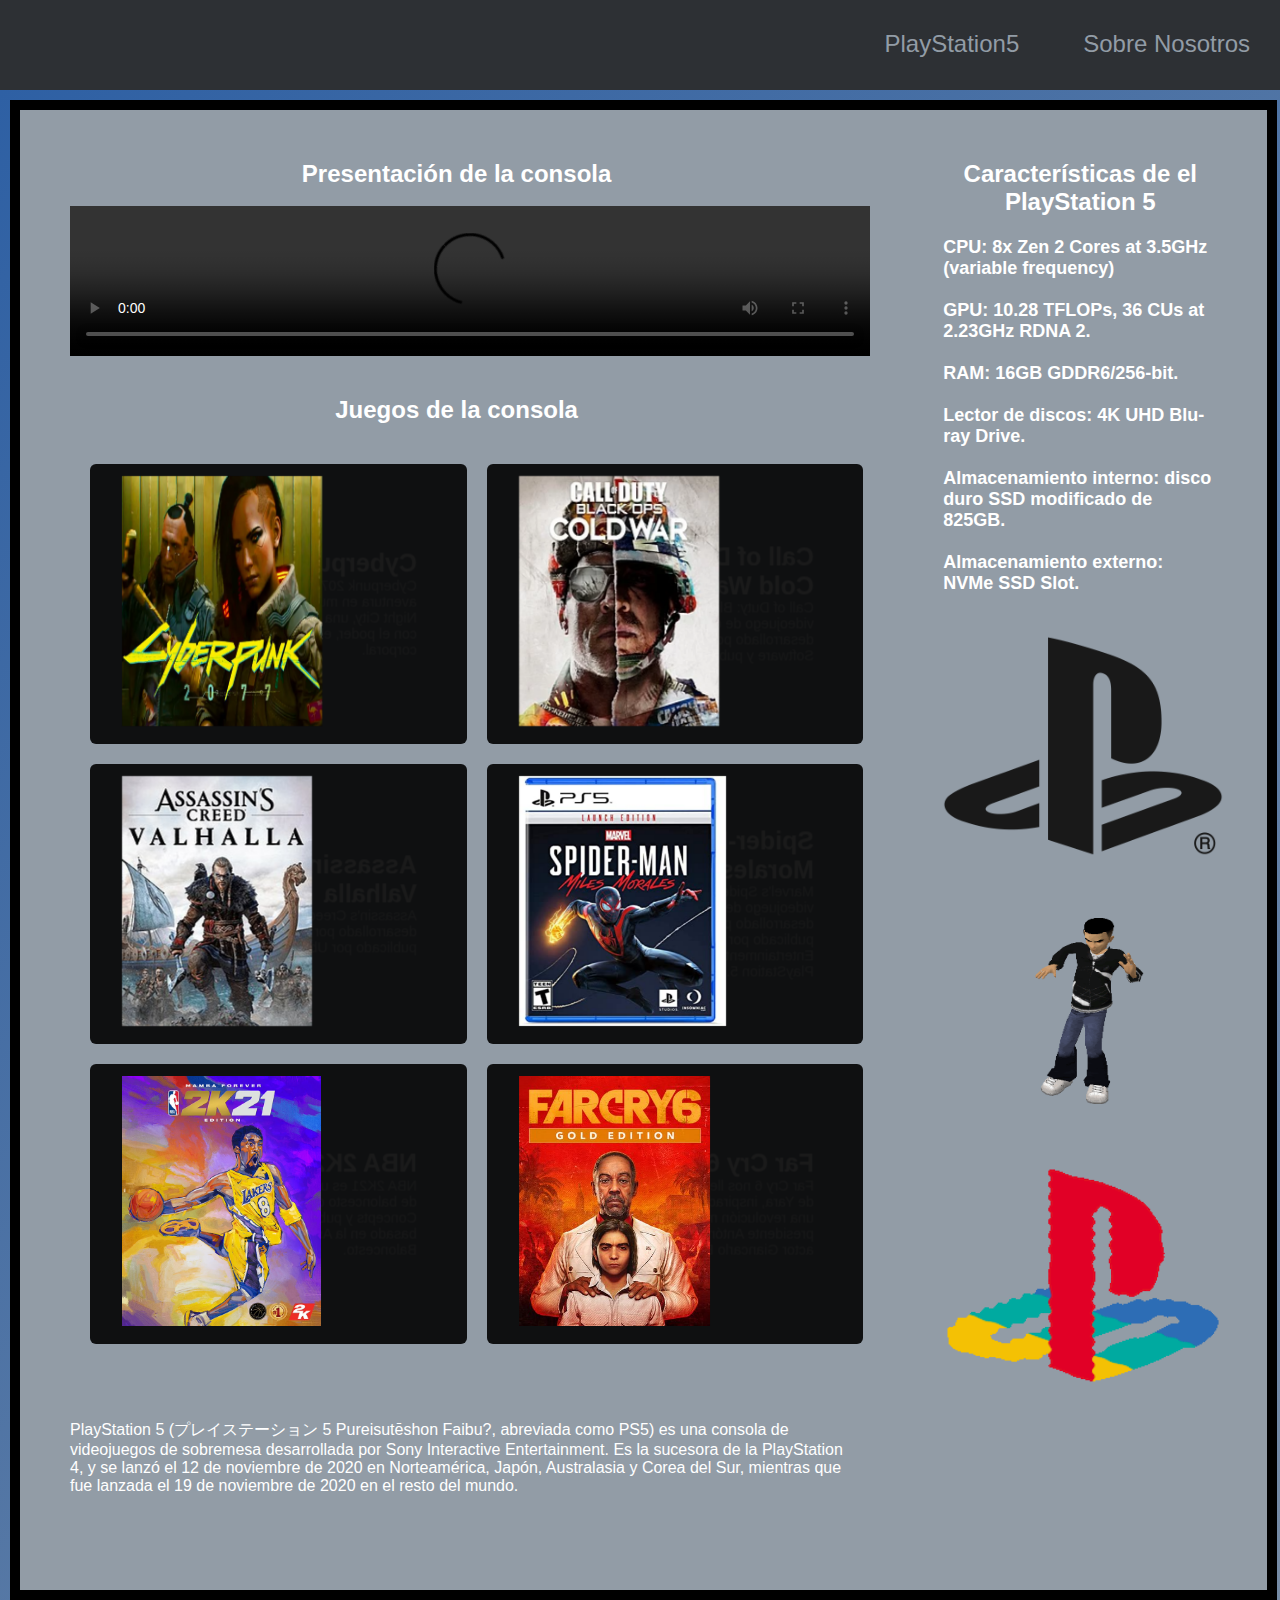
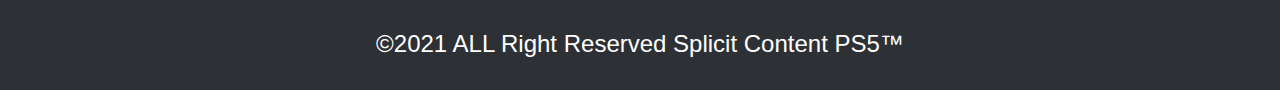
==== index.html @ 624cdfe0 "Add files via upload" ====
<!DOCTYPE html>
<html>
<head>
	<title>PlayStation5</title>
	<link rel="stylesheet" type="text/css" href="estilos.css">
</head>
<body>
    <section>
	<HEADER>

		<nav>

			<li>
				<a href="index.html">PlayStation5</a>
				<a href="sobre.html">Sobre Nosotros</a>
			</li>
		</nav>
	</HEADER>

		<div class="contenido">
			<div class="principal">

               
		       <div class="cuadro1">
		             	<center><h2>Presentación de la consola</h2></center>
		             	<br>
		             	<center><video class="video" autoplay="" controls="" src="img/ps5.mp4" ></video></center>
		             	<br>
		             	<br>
		             	<center><h2>Juegos de la consola</h2></center>

		             	<div class="gridContainer">
		             		<div class="flip-card text-center">
		<div class="flip-card-front">
			<div class="flip-card-inner">
				<img style="height:250px; width: 200px;" src="img/a.webp">
			</div>
		</div>
		<div class="flip-card-back bg-color no-after">
			<div class="flip-card-inner">
				<h3 class="mb-2 text-white">Cyberpunk 2077</h3>
				<p class="mb-2 text-white">Cyberpunk 2077 es una historia de acción y aventura en mundo abierto ambientada en Night City, una megalópolis obsesionada con el poder, el glamur y la modificación corporal.</p>
			</div>
		</div>
	</div>
	<div class="flip-card text-center">
		<div class="flip-card-front">
			<div class="flip-card-inner">
				<img style="height:250px; width: 200px;" src="img/b.webp">
			</div>
		</div>
		<div class="flip-card-back bg-color no-after">
			<div class="flip-card-inner">
				<h3 class="mb-2 text-white">Call of Duty: Black Ops Cold War</h3>
				<p class="mb-2 text-white">Call of Duty: Black Ops Cold War es un videojuego de disparos en primera persona desarrollado por Treyarch y Raven Software y publicado por Activision.</p>
			</div>
		</div>
	</div>
	<div class="flip-card text-center">
		<div class="flip-card-front">
			<div class="flip-card-inner">
				<img style="max-height:250px;" src="img/c.jpg">
			</div>
		</div>
		<div class="flip-card-back bg-color no-after">
			<div class="flip-card-inner">
				<h3 class="mb-2 text-white">Assassin's Creed: Valhalla</h3>
				<p class="mb-2 text-white">Assassin's Creed Valhalla es un videojuego desarrollado por Ubisoft Montreal y publicado por Ubisoft.</p>
			</div>
		</div>
	</div>
	<div class="flip-card text-center">
		<div class="flip-card-front">
			<div class="flip-card-inner">
				<img style="max-height:250px;" src="img/d.jpg">
			</div>
		</div>
		<div class="flip-card-back bg-color no-after">
			<div class="flip-card-inner">
				<h3 class="mb-2 text-white">Spider-Man: Miles Morales</h3>
				<p class="mb-2 text-white">Marvel's Spider-Man: Miles Morales es un videojuego de acción y aventuras desarrollado por Insomniac Games y publicado por Sony Interactive Entertainment para PlayStation 4 y PlayStation 5.</p>
			</div>
		</div>
	</div>
	<div class="flip-card text-center">
		<div class="flip-card-front">
			<div class="flip-card-inner">
				<img style="max-height:250px;" src="img/e.avif">
			</div>
		</div>
		<div class="flip-card-back bg-color no-after">
			<div class="flip-card-inner">
				<h3 class="mb-2 text-white">NBA 2K21</h3>
				<p class="mb-2 text-white">NBA 2K21 es un videojuego de simulación de baloncesto desarrollado por Visual Concepts y publicado por 2K Sports, basado en la Asociación Nacional de Baloncesto.</p>
			</div>
		</div>
	</div>
	<div class="flip-card text-center">
		<div class="flip-card-front">
			<div class="flip-card-inner">
				<img style="max-height:250px;" src="img/f.jpg">
			</div>
		</div>
		<div class="flip-card-back bg-color no-after">
			<div class="flip-card-inner">
				<h3 class="mb-2 text-white">Far Cry 6</h3>
				<p class="mb-2 text-white">Far Cry 6 nos llevará hasta la isla tropical de Yara, inspirada en Cuba. Allí tiene lugar una revolución militar a cargo del presidente Antón Castillo, encarnado por el actor Giancarlo Esposito (Breaking Bad).</p>
			</div>
		</div>
	</div>
</div>
                        <br>
		             	<br>
		             	<p>PlayStation 5 (プレイステーション 5 Pureisutēshon Faibu?, abreviada como PS5) es una consola de videojuegos de sobremesa desarrollada por Sony Interactive Entertainment. Es la sucesora de la PlayStation 4, y se lanzó el 12 de noviembre de 2020 en Norteamérica, Japón, Australasia y Corea del Sur, mientras que fue lanzada el 19 de noviembre de 2020 en el resto del mundo.</p>

			   </div>

			   <div class="cuadro2">
				        <center><h1>Características de el PlayStation 5</h1></center>
		             	
									             	<h2>
									             		<br>
							CPU: 8x Zen 2 Cores at 3.5GHz (variable frequency)
							<br>
							<br>
							GPU: 10.28 TFLOPs, 36 CUs at 2.23GHz RDNA 2.
							<br>
							<br>
							RAM: 16GB GDDR6/256-bit.
							<br>
							<br>
							Lector de discos: 4K UHD Blu-ray Drive.
							<br>
							<br>
							Almacenamiento interno: disco duro SSD modificado de 825GB.
							<br>
							<br>
							Almacenamiento externo: NVMe SSD Slot.
									             	</h2>
									             	<br>
									             	<br>
									             	<br>
									          <center><img src="img/logo.png" height="220" width="280"></center>
									             	<br>
									             	<br>
									             	<br>
									             	<center><img src="img/baile.gif" height="220" width="280"></center>
									             	<br>
									             	<br>
									             	<br>
									          <center><img src="img/logo1.gif" height="220" width="280"></center>
			  </div>



			</div>
		</div>
		
	</section>
     <footer>
			©2021 ALL Right Reserved Splicit Content PS5™
		</footer>
</body>
</html>
---- estilos.css ----
*{
	padding: 0px;
	margin: 0px;
}
body{
background: ;
}
section{
	background:  red;
	height: 1600px;
	max-height: 1600px;
	width: 100%;
}
header{
	background: #2D3034;
	height: 90px;
	width: 100%;
	margin: auto;

}
nav{
	background: #2D3034;
	height: 90px;
	width: 100%;
	float: right;
	text-align: right;

}
.video{
  width: 800px;

  margin: auto;

}

.sobre{
	background:#929CA6; 
	height: 1480px;
	width: 100%;
	padding: 100px;
	box-sizing: border-box;
	margin: auto;
	font-family: Arial;
	font-size: 20px;
	color: #ffffff;
}

 li{

  display: inline-block;
  
 }
 a{
 	  color: #929CA6;
 	  font-size: 24px;
 	font-family: Arial;
  display: inline-block;
  text-decoration: none;
  padding: 30px;
 }

 a:hover{
 	color: #fff;
 	transition: 0.3s;
 }

.contenido {
	background: linear-gradient(-45deg, #2E60A4, #2E60A4, #929CA6, #2E60A4);
	background-size: 400% 400%;
	animation: gradient 15s ease infinite;
}

@keyframes gradient {
	0% {
		background-position: 0% 50%;
	}
	50% {
		background-position: 100% 50%;
	}
	100% {
		background-position: 0% 50%;
	}
}
 .contenido{
 
    
	height: 1600px;
	width: 100%;
	max-width: 100%;
	padding: 10px;
	box-sizing: border-box;
	margin: auto;
 }

.principal{
	background: black;
	padding: 10px;
    width: 99%;
    height: 1500px;
    margin: auto;
}

 .cuadro1{
 	background: #929CA6;
 	color: #ffffff;
 	padding: 50px;
 	box-sizing: border-box;
 	font-family: Arial;
    width: 70%;
    height: 1480px;
    float: left;
 }

 .cuadro2{
    background: #929CA6;
    color: #fff;
    width: 30%;
    box-sizing: border-box;
 	font-family: Arial;
 	padding: 50px;
    height: 1480px;
    float: right;
    font-size: 12px;
 }

footer{
	background: #2D3034;
	height: 90px;
	width: 100%;
	 font-size: 24px;
 	font-family: Arial;
 	 padding: 30px;
 	 box-sizing: border-box;
 	 color: #ffffff;
 	 text-align: center;
	
}

.gridContainer {
	padding: 40px 20px;
	display: grid;
	width: 100%;
	grid-gap: 20px;
	/* THE MAGIC: */
	grid-template-columns: repeat(auto-fit, minmax(250px, 1fr));
}

/* ----------------------------------------------------------------
	Flip Cards
-----------------------------------------------------------------*/

.flip-card {
	-webkit-transform-style: preserve-3d;
	transform-style: preserve-3d;
	-webkit-perspective: 1000px;
	perspective: 1000px;
}

.flip-card-front,
.flip-card-back {
	background-size: cover;
	background-position: center;
	-webkit-transition: -webkit-transform 0.7s cubic-bezier(0.4, 0.2, 0.2, 1);
	transition: -webkit-transform 0.7s cubic-bezier(0.4, 0.2, 0.2, 1);
	-o-transition: transform 0.7s cubic-bezier(0.4, 0.2, 0.2, 1);
	transition: transform 0.7s cubic-bezier(0.4, 0.2, 0.2, 1);
	transition: transform 0.7s cubic-bezier(0.4, 0.2, 0.2, 1),
		-webkit-transform 0.7s cubic-bezier(0.4, 0.2, 0.2, 1);
	-webkit-backface-visibility: hidden;
	backface-visibility: hidden;
	width: 100%;
	height: 280px;
	border-radius: 6px;
	color: #fff;
	font-size: 1.5rem;
}

.flip-card-back {
	background-color: #666;
}

.flip-card:hover .flip-card-front,
.flip-card:hover .flip-card-back {
	-webkit-transition: -webkit-transform 0.7s cubic-bezier(0.4, 0.2, 0.2, 1);
	transition: -webkit-transform 0.7s cubic-bezier(0.4, 0.2, 0.2, 1);
	-o-transition: transform 0.7s cubic-bezier(0.4, 0.2, 0.2, 1);
	transition: transform 0.7s cubic-bezier(0.4, 0.2, 0.2, 1);
	transition: transform 0.7s cubic-bezier(0.4, 0.2, 0.2, 1),
		-webkit-transform 0.7s cubic-bezier(0.4, 0.2, 0.2, 1);
}

.flip-card-front.no-after::after,
.flip-card-back.no-after::after {
	content: none;
}

.flip-card-front::after,
.flip-card-back::after {
	position: absolute;
	top: 0;
	left: 0;
	z-index: 1;
	width: 100%;
	height: 100%;
	content: "";
	display: block;
	opacity: 0.9;
	background-color: #000;
	-webkit-backface-visibility: hidden;
	backface-visibility: hidden;
	border-radius: 6px;
}

.flip-card-back {
	position: absolute;
	top: 0;
	left: 0;
	width: 100%;
}

.flip-card-inner {
	-webkit-transform: translateY(-50%) translateZ(60px) scale(0.94);
	transform: translateY(-50%) translateZ(60px) scale(0.94);
	top: 50%;
	position: absolute;
	left: 0;
	width: 100%;
	padding: 2rem;
	-webkit-box-sizing: border-box;
	box-sizing: border-box;
	outline: 1px solid transparent;
	-webkit-perspective: inherit;
	perspective: inherit;
	z-index: 2;
}

.flip-card-back {
	-webkit-transform: rotateY(180deg);
	transform: rotateY(180deg);
	-webkit-transform-style: preserve-3d;
	transform-style: preserve-3d;
}

.flip-card-front,
.flip-card:hover .flip-card-back {
	-webkit-transform: rotateY(0deg);
	transform: rotateY(0deg);
	-webkit-transform-style: preserve-3d;
	transform-style: preserve-3d;
}

.flip-card:hover .flip-card-front {
	-webkit-transform: rotateY(-180deg);
	transform: rotateY(-180deg);
	-webkit-transform-style: preserve-3d;
	transform-style: preserve-3d;
}

.top-to-bottom .flip-card-back {
	-webkit-transform: rotateX(180deg);
	transform: rotateX(180deg);
	-webkit-transform-style: preserve-3d;
	transform-style: preserve-3d;
}

.top-to-bottom .flip-card-front,
.top-to-bottom:hover .flip-card-back {
	-webkit-transform: rotateX(0deg);
	transform: rotateX(0deg);
	-webkit-transform-style: preserve-3d;
	transform-style: preserve-3d;
}

.top-to-bottom:hover .flip-card-front {
	-webkit-transform: rotateX(-180deg);
	transform: rotateX(-180deg);
	-webkit-transform-style: preserve-3d;
	transform-style: preserve-3d;
}

.flip-card-inner span {
	font-size: 18px;
	line-height: 20px;
	font-weight: 300;
}

.flip-card-inner p {
	position: relative;
	font-size: 1rem;
	margin-bottom: 0;
	color: rgba(255, 255, 255, 0.7);
}

.bg-color {
	background-color: #9B51E0 !important;
}
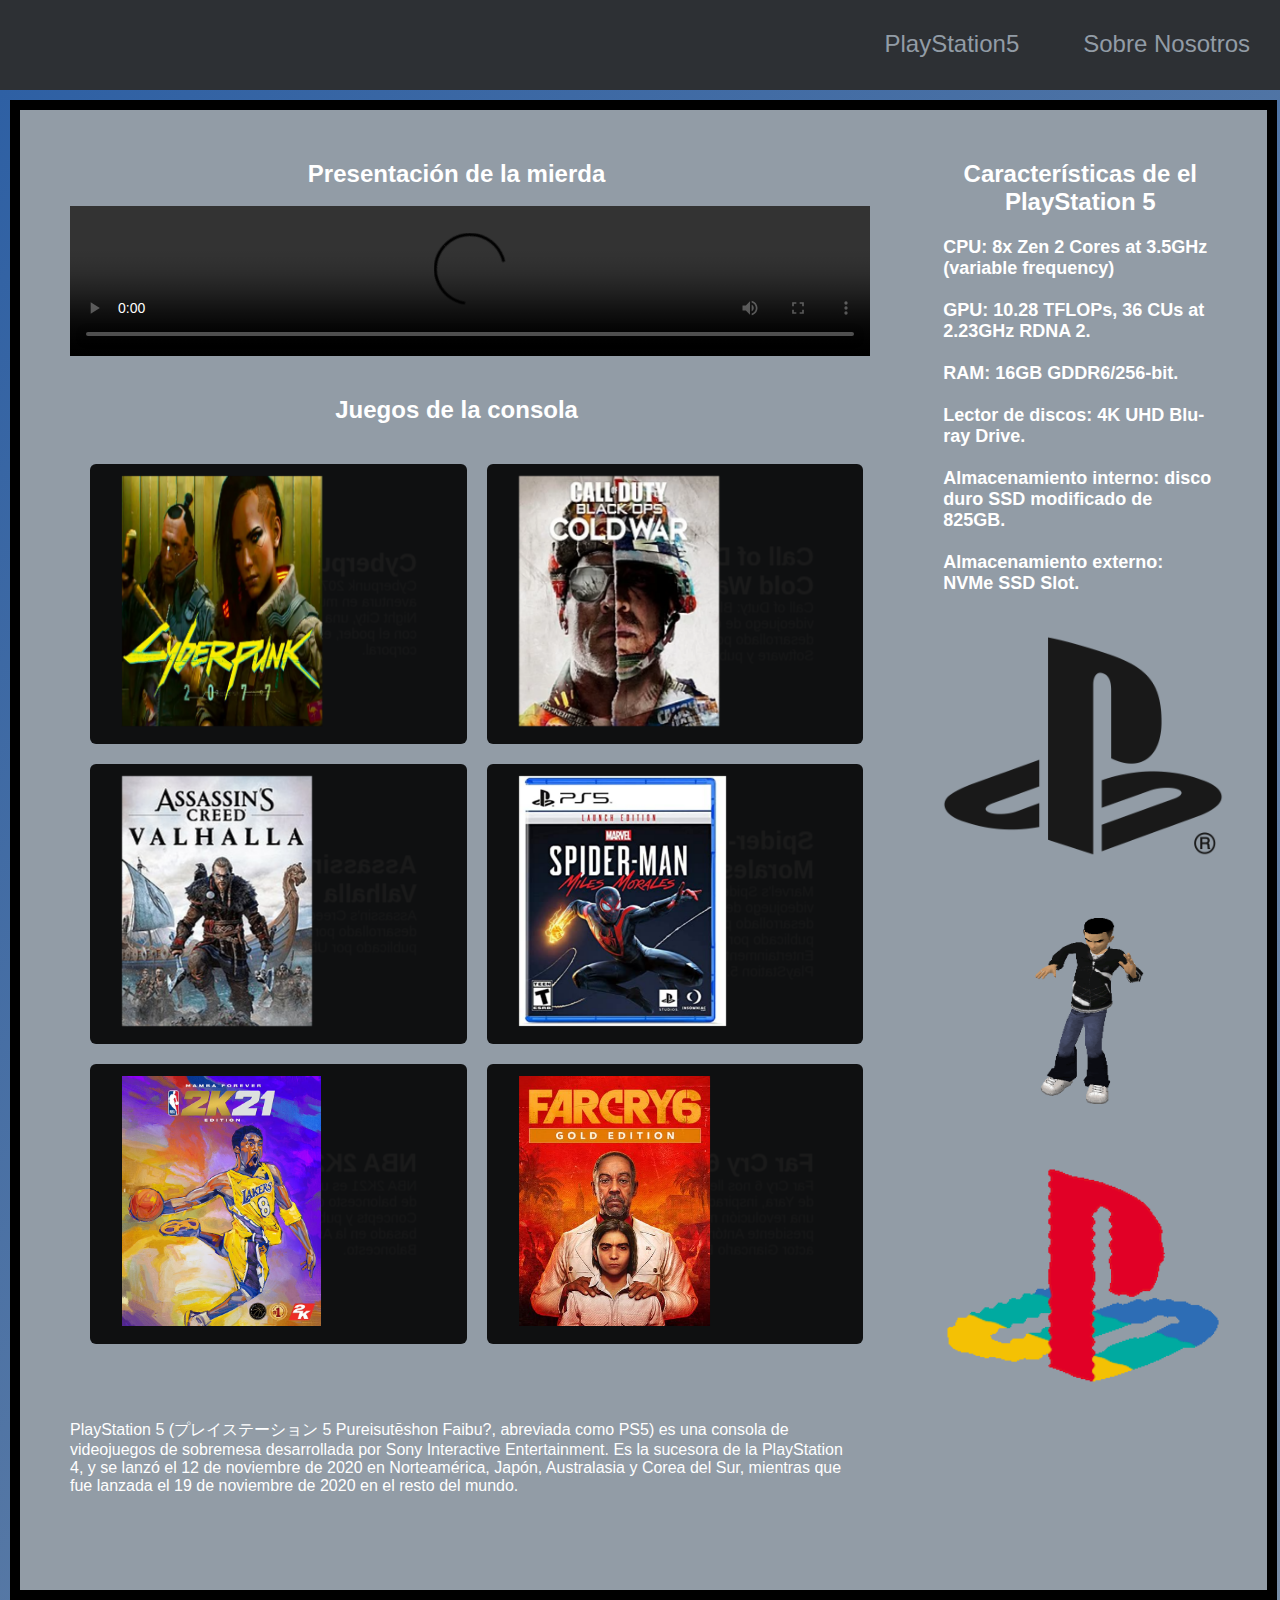
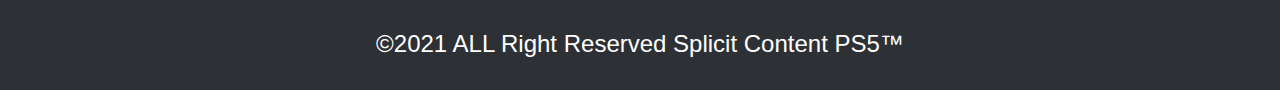
==== commit d82eb044: "Update index.html" ====
--- a/index.html
+++ b/index.html
@@ -22,7 +22,7 @@
 
                
 		       <div class="cuadro1">
-		             	<center><h2>Presentación de la consola</h2></center>
+		             	<center><h2>Presentación de la mierda</h2></center>
 		             	<br>
 		             	<center><video class="video" autoplay="" controls="" src="img/ps5.mp4" ></video></center>
 		             	<br>
@@ -161,4 +161,4 @@
 			©2021 ALL Right Reserved Splicit Content PS5™
 		</footer>
 </body>
-</html>+</html>
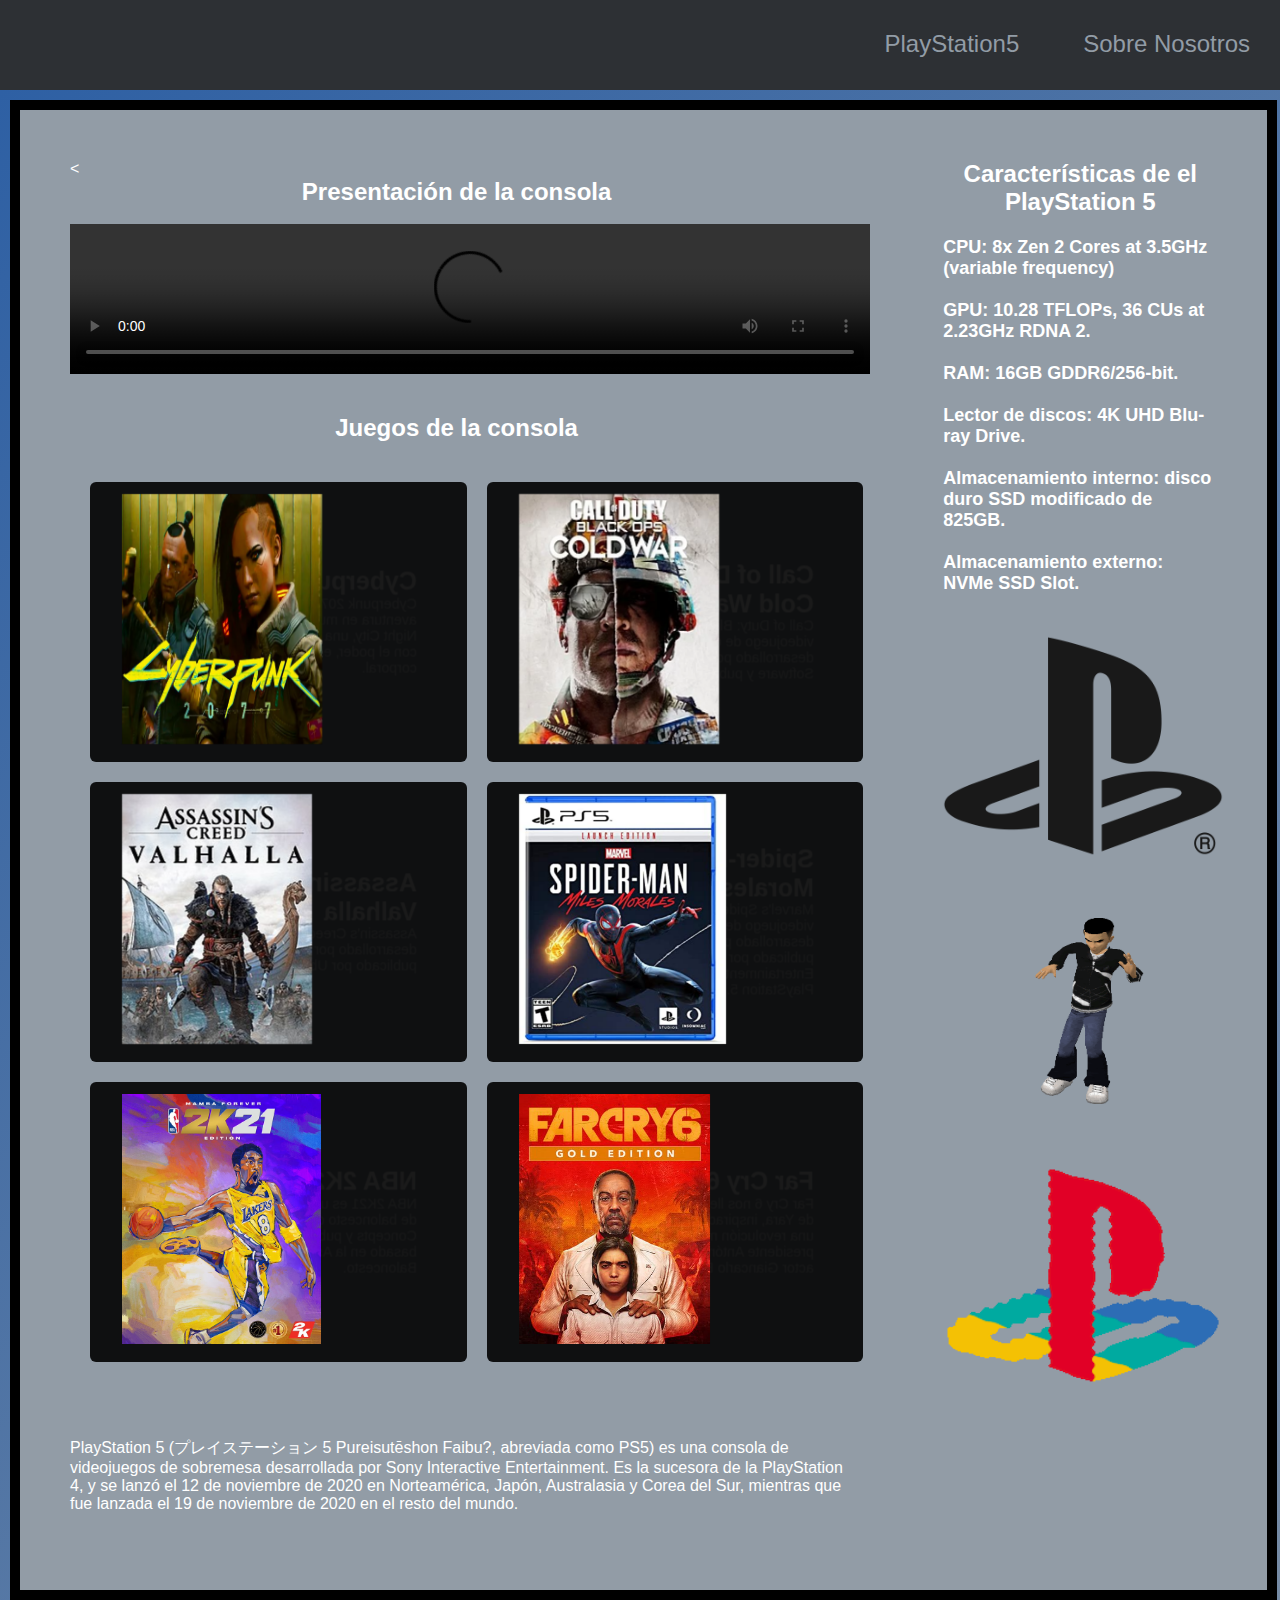
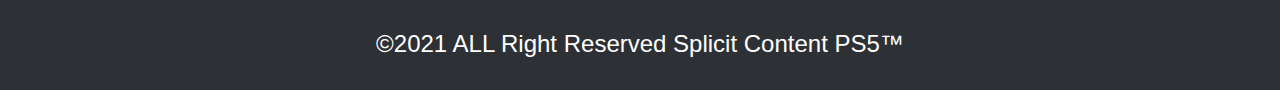
==== commit 217509a1: "Update index.html" ====
--- a/index.html
+++ b/index.html
@@ -22,7 +22,7 @@
 
                
 		       <div class="cuadro1">
-		             	<center><h2>Presentación de la mierda</h2></center>
+		             	<<center><h2>Presentación de la consola</h2></center>
 		             	<br>
 		             	<center><video class="video" autoplay="" controls="" src="img/ps5.mp4" ></video></center>
 		             	<br>
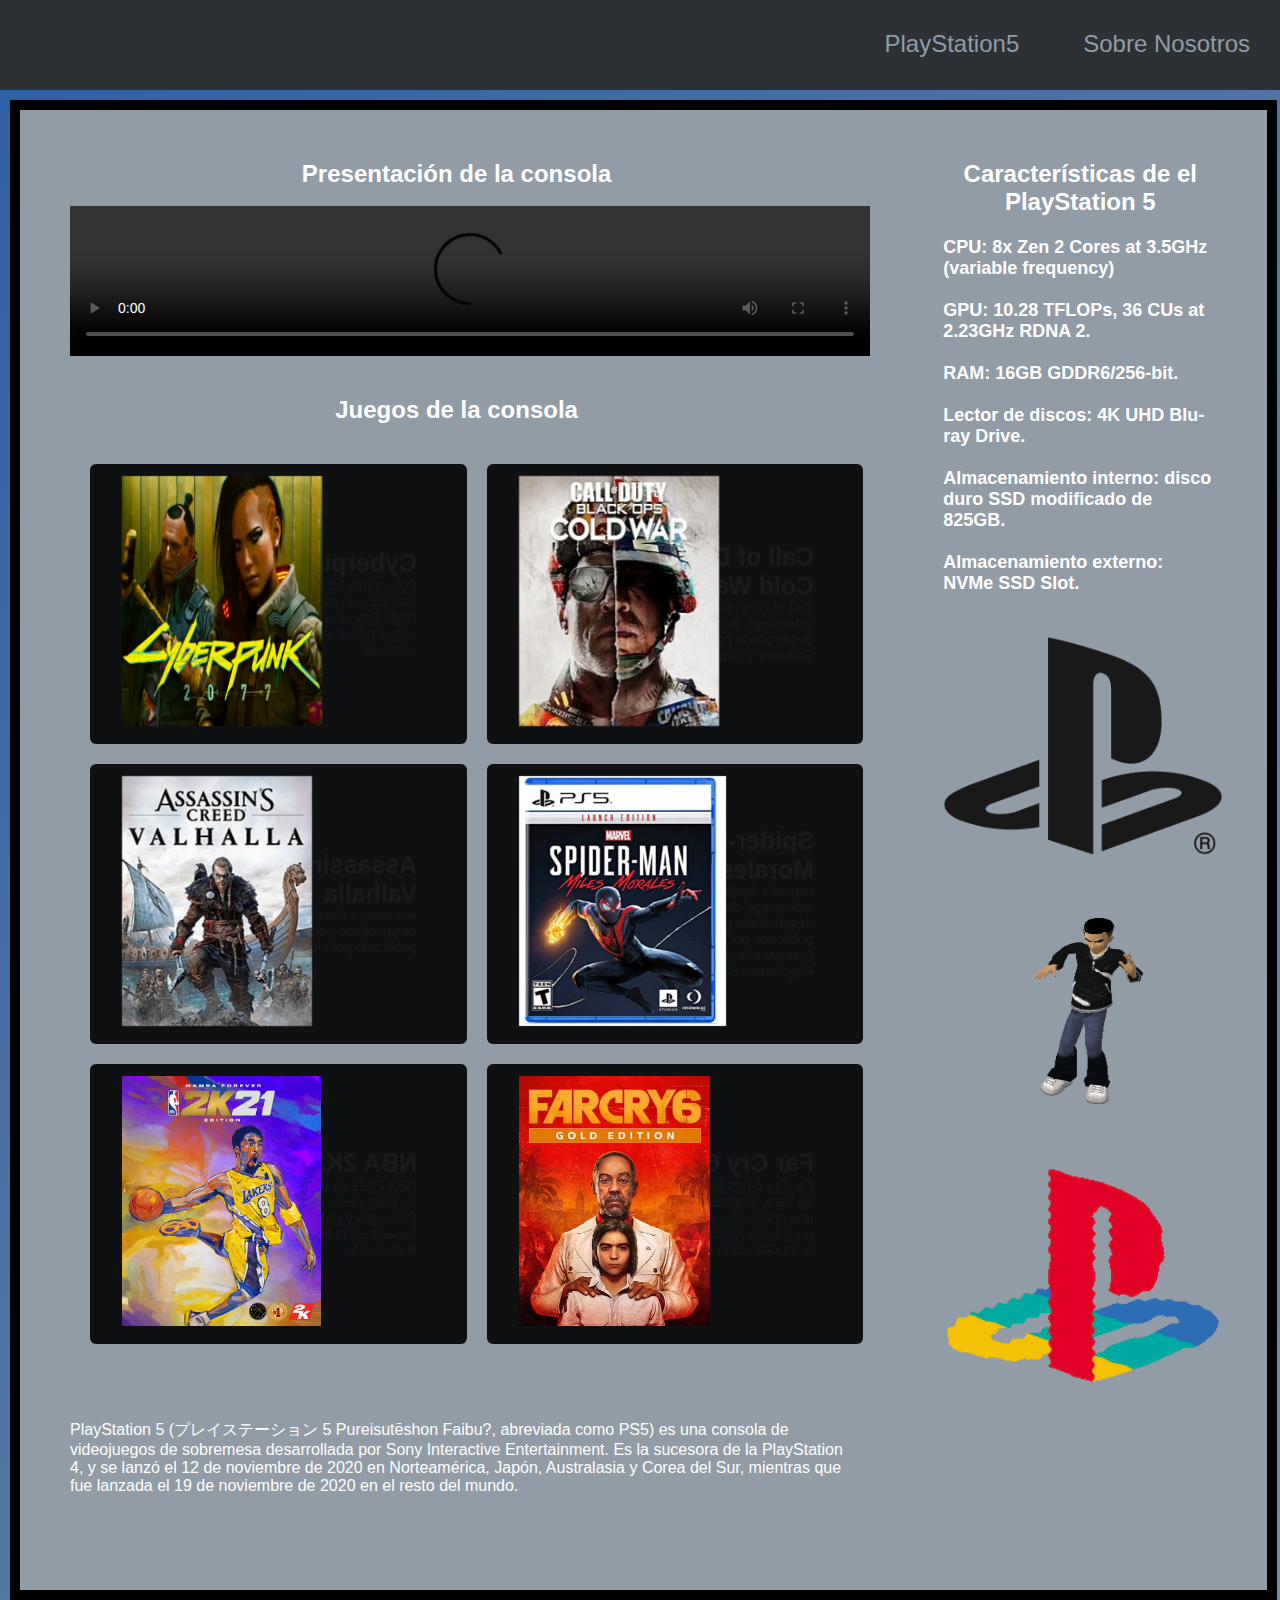
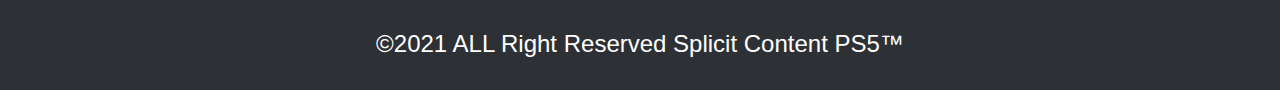
==== commit aa1c2c47: "Update index.html" ====
--- a/index.html
+++ b/index.html
@@ -22,7 +22,7 @@
 
                
 		       <div class="cuadro1">
-		             	<<center><h2>Presentación de la consola</h2></center>
+		             	<center><h2>Presentación de la consola</h2></center>
 		             	<br>
 		             	<center><video class="video" autoplay="" controls="" src="img/ps5.mp4" ></video></center>
 		             	<br>
